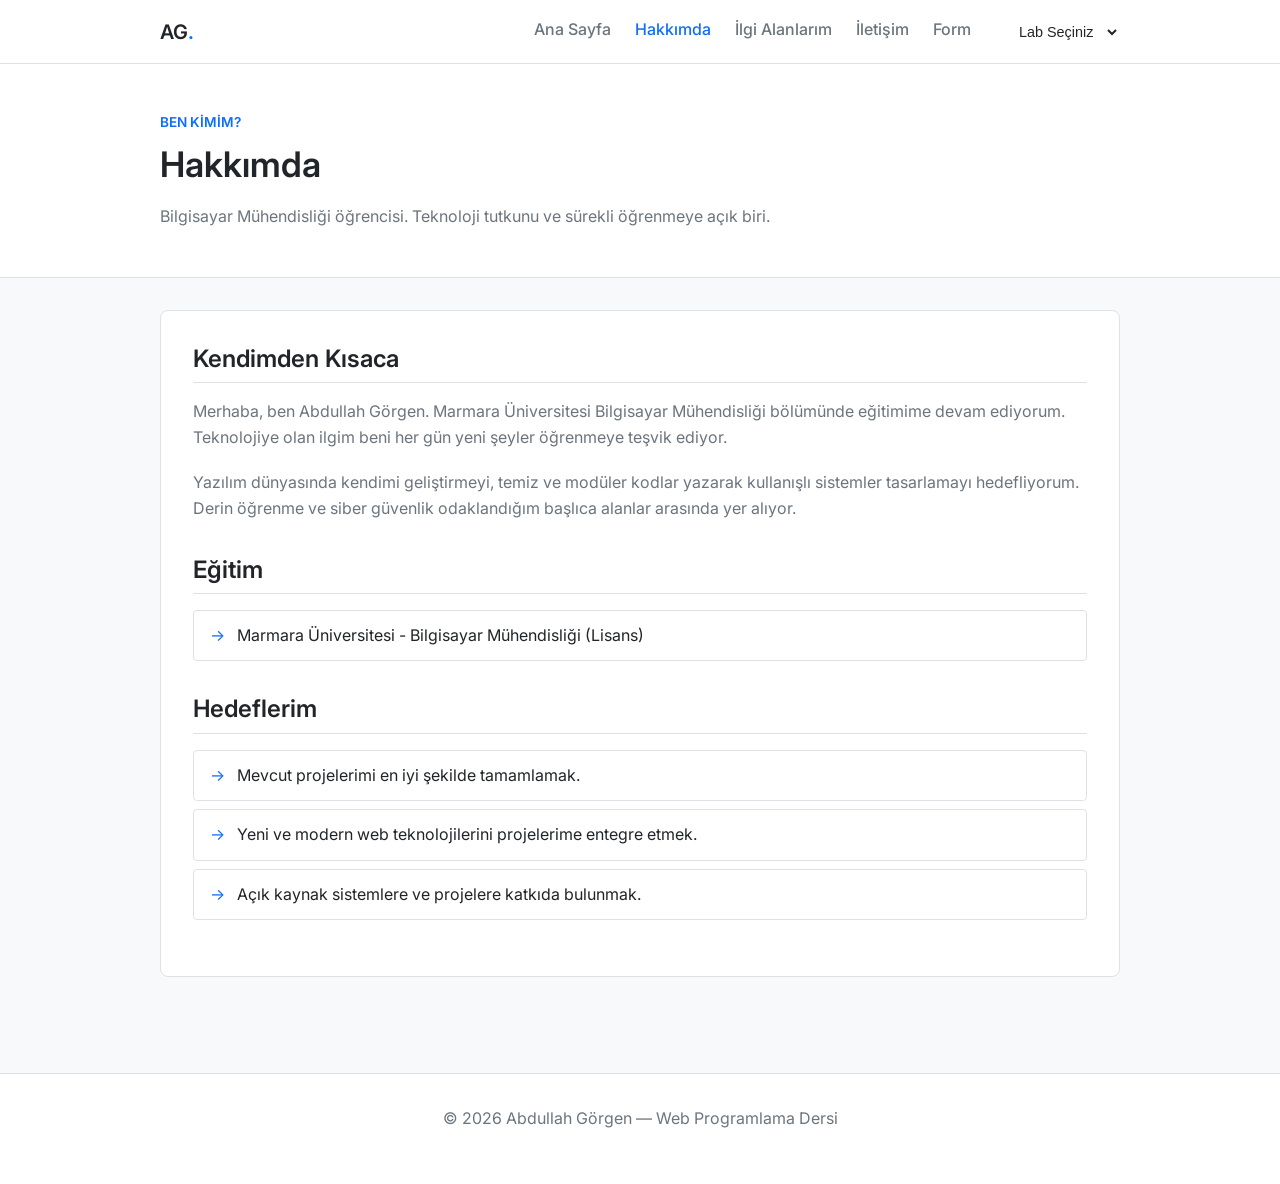
==== about.html @ 8c180d0b "lab7" ====
<!DOCTYPE html>
<html lang="tr">
<head>
  <meta charset="UTF-8" />
  <meta name="viewport" content="width=device-width, initial-scale=1.0" />
  <title>Hakkımda — Abdullah Görgen</title>
  <link rel="stylesheet" href="style.css" />
</head>
<body>

  <!-- NAVBAR -->
  <nav class="navbar">
    <div class="container">
      <a href="index.html" class="nav-logo">AG<span>.</span></a>
      <ul class="nav-links">
        <li><a href="index.html">Ana Sayfa</a></li>
        <li><a href="about.html" class="active">Hakkımda</a></li>
        <li><a href="interests.html">İlgi Alanlarım</a></li>
        <li><a href="contact.html">İletişim</a></li>
        <li><a href="contactform.html">Form</a></li>
        <li>
          <select id="labSelector" style="padding: 6px 10px; border-radius: 6px; border: 1px solid var(--border); background: var(--surface); color: var(--text); font-size: 0.9rem; cursor: pointer; margin-left: 10px;">
            <option value="" selected disabled>Lab Seçiniz</option>
            <option value="2">Lab 2</option>
            <option value="3">Lab 3</option>
            <option value="5">Lab 5</option>
            <option value="6-1">Lab 6.1</option>
            <option value="6-2">Lab 6.2</option>
            <option value="7">Lab 7</option>
          </select>
        </li>
      </ul>
    </div>
  </nav>

  <!-- SAYFA BAŞLIĞI -->
  <div class="page-hero">
    <div class="container">
      <span class="eyebrow">Ben Kimim?</span>
      <h1>Hakkımda</h1>
      <p>Bilgisayar Mühendisliği öğrencisi. Teknoloji tutkunu ve sürekli öğrenmeye açık biri.</p>
    </div>
  </div>

  <div class="page-body">
    <div class="container">
      <div class="card">
        <h2>Kendimden Kısaca</h2>
        <p>Merhaba, ben Abdullah Görgen. Marmara Üniversitesi Bilgisayar Mühendisliği bölümünde eğitimime devam ediyorum. Teknolojiye olan ilgim beni her gün yeni şeyler öğrenmeye teşvik ediyor.</p>
        <p>Yazılım dünyasında kendimi geliştirmeyi, temiz ve modüler kodlar yazarak kullanışlı sistemler tasarlamayı hedefliyorum. Derin öğrenme ve siber güvenlik odaklandığım başlıca alanlar arasında yer alıyor.</p>
        
        <h2 style="margin-top: 2rem;">Eğitim</h2>
        <ul class="styled-list">
          <li>Marmara Üniversitesi - Bilgisayar Mühendisliği (Lisans)</li>
        </ul>

        <h2 style="margin-top: 2rem;">Hedeflerim</h2>
        <ul class="styled-list">
          <li>Mevcut projelerimi en iyi şekilde tamamlamak.</li>
          <li>Yeni ve modern web teknolojilerini projelerime entegre etmek.</li>
          <li>Açık kaynak sistemlere ve projelere katkıda bulunmak.</li>
        </ul>
      </div>
    </div>
  </div>

  <footer class="site-footer">
    <div class="container">
      <p>© 2026 Abdullah Görgen — Web Programlama Dersi</p>
    </div>
  </footer>


  <script>
    document.addEventListener('DOMContentLoaded', function() {
      const labSelector = document.getElementById('labSelector');
      if (labSelector) {
        labSelector.addEventListener('change', function() {
          if (this.value) {
            window.location.href = `lab${this.value}.html`;
          }
        });
      }
    });
  </script>
</body>
</html>
---- style.css ----
/* ============================================================
   Abdullah Görgen – Kişisel Portfolyo | Yalın ve Temiz Stil
   Sade, modüler ve anlaşılır CSS
============================================================ */

/* ── 1. FONTLAR VE RESET ── */
@import url('https://fonts.googleapis.com/css2?family=Inter:wght@400;500;600&display=swap');

*, *::before, *::after {
  box-sizing: border-box;
  margin: 0;
  padding: 0;
}

/* ── 2. DEĞİŞKENLER (VARIABLES) ── */
:root {
  --bg-color: #f8f9fa;
  --surface-color: #ffffff;
  --text-primary: #212529;
  --text-secondary: #6c757d;
  --border-color: #dee2e6;
  --primary-color: #0d6efd;
  --primary-hover: #0b5ed7;
  --danger-color: #dc3545;
  --danger-hover: #bb2d3b;

  --nav-height: 64px;
  --max-width: 1000px;
  --radius-sm: 4px;
  --radius-md: 8px;
}

/* Koyu Tema Tercihi (Otomatik) */
@media (prefers-color-scheme: dark) {
  :root {
    --bg-color: #121212;
    --surface-color: #1e1e1e;
    --text-primary: #e9ecef;
    --text-secondary: #adb5bd;
    --border-color: #343a40;
    --primary-color: #3b82f6;
    --primary-hover: #60a5fa;
  }
}

/* ── 3. TEMEL ETİKETLER ── */
body {
  background-color: var(--bg-color);
  color: var(--text-primary);
  font-family: 'Inter', sans-serif;
  font-size: 16px;
  line-height: 1.6;
  min-height: 100vh;
  display: flex;
  flex-direction: column;
}

h1, h2, h3, h4 {
  color: var(--text-primary);
  line-height: 1.3;
  margin-bottom: 1rem;
  font-weight: 600;
}

h1 { font-size: 2.2rem; }
h2 { font-size: 1.5rem; border-bottom: 1px solid var(--border-color); padding-bottom: 0.5rem; }
h3 { font-size: 1.25rem; }
p { color: var(--text-secondary); margin-bottom: 1.25rem; }
a { color: var(--primary-color); text-decoration: none; transition: color 0.2s; }
a:hover { color: var(--primary-hover); }
strong, b { font-weight: 600; color: var(--text-primary); }

/* ── 4. YARDIMCI SINIFLAR (UTILITIES) ── */
.container {
  width: 100%;
  max-width: var(--max-width);
  margin: 0 auto;
  padding: 0 20px;
}

/* ── 5. NAVBAR (MENÜ) ── */
.navbar {
  position: sticky;
  top: 0;
  z-index: 100;
  background-color: var(--surface-color);
  border-bottom: 1px solid var(--border-color);
  height: var(--nav-height);
  display: flex;
  align-items: center;
}

.navbar .container {
  display: flex;
  justify-content: space-between;
  align-items: center;
}

.nav-logo {
  font-size: 1.25rem;
  font-weight: 600;
  color: var(--text-primary) !important;
}

.nav-logo span {
  color: var(--primary-color);
}

.nav-links {
  list-style: none;
  display: flex;
  gap: 1.5rem;
}

.nav-links a {
  color: var(--text-secondary);
  font-weight: 500;
  padding: 0.5rem 0;
}

.nav-links a:hover,
.nav-links a.active {
  color: var(--primary-color);
}

/* ── 6. SAYFA BAŞLIKLARI (HERO / BAŞLIK KISMI) ── */
.index-hero {
  padding: 4rem 0;
  background-color: var(--surface-color);
  border-bottom: 1px solid var(--border-color);
  margin-bottom: 2rem;
}

.index-hero-content h1 {
  font-size: 2.5rem;
}

.index-hero-content .eyebrow {
  display: block;
  font-size: 0.875rem;
  font-weight: 600;
  color: var(--primary-color);
  text-transform: uppercase;
  margin-bottom: 0.5rem;
}

.index-hero-content .subtitle {
  font-size: 1.125rem;
  max-width: 600px;
  margin-bottom: 2rem;
}

.page-hero {
  padding: 3rem 0;
  background-color: var(--surface-color);
  border-bottom: 1px solid var(--border-color);
  margin-bottom: 2rem;
}

.page-hero .eyebrow {
  display: block;
  color: var(--primary-color);
  font-weight: 600;
  font-size: 0.85rem;
  margin-bottom: 0.5rem;
  text-transform: uppercase;
}

.page-hero p {
  margin-bottom: 0;
}

.page-body {
  padding-bottom: 4rem;
  flex: 1;
}

/* ── 7. KARTLAR VE LİSTELER ── */
.card {
  background-color: var(--surface-color);
  border: 1px solid var(--border-color);
  border-radius: var(--radius-md);
  padding: 2rem;
  margin-bottom: 2rem;
}

.info-grid {
  display: grid;
  grid-template-columns: repeat(auto-fit, minmax(200px, 1fr));
  gap: 1rem;
  margin-top: 2rem;
}

.info-cell {
  background-color: var(--bg-color);
  padding: 1rem;
  border-radius: var(--radius-sm);
  border: 1px solid var(--border-color);
}

.info-cell .label {
  font-size: 0.75rem;
  text-transform: uppercase;
  color: var(--text-secondary);
  font-weight: 600;
  margin-bottom: 0.25rem;
}

.info-cell .value {
  color: var(--text-primary);
  font-weight: 500;
}

.styled-list, .ordered-list {
  list-style: none;
  display: flex;
  flex-direction: column;
  gap: 0.5rem;
  margin-bottom: 1.5rem;
}

.styled-list li, .ordered-list li {
  padding: 0.75rem 1rem;
  background-color: var(--surface-color);
  border: 1px solid var(--border-color);
  border-radius: var(--radius-sm);
  display: flex;
  align-items: center;
}

.styled-list li::before {
  content: '→';
  color: var(--primary-color);
  margin-right: 0.75rem;
}

.ordered-list {
  counter-reset: ordered-counter;
}

.ordered-list li::before {
  counter-increment: ordered-counter;
  content: counter(ordered-counter) ".";
  color: var(--primary-color);
  margin-right: 0.75rem;
  font-weight: 600;
}

.link-row {
  display: flex;
  justify-content: space-between;
  padding: 0.75rem 0;
  border-bottom: 1px solid var(--border-color);
  color: var(--text-primary);
}
.link-row:last-child {
  border-bottom: none;
}
.link-row .arrow {
  color: var(--text-secondary);
}

/* ── 8. BÖLÜMLER ── */
.section {
  margin-bottom: 3rem;
}

.section-label {
  color: var(--primary-color);
  font-size: 0.85rem;
  font-weight: 600;
  text-transform: uppercase;
  margin-bottom: 0.5rem;
}

/* ── 9. İLETİŞİM ELEMANLARI ── */
.two-col {
  display: grid;
  grid-template-columns: repeat(auto-fit, minmax(250px, 1fr));
  gap: 1.5rem;
}

.contact-item {
  display: flex;
  align-items: center;
  gap: 1rem;
  padding: 1rem;
  background-color: var(--surface-color);
  border: 1px solid var(--border-color);
  border-radius: var(--radius-sm);
}

.contact-icon {
  font-size: 1.5rem;
}

.contact-info span {
  display: block;
  font-size: 0.75rem;
  color: var(--text-secondary);
  text-transform: uppercase;
}

.faq-item {
  border: 1px solid var(--border-color);
  border-radius: var(--radius-sm);
  margin-bottom: 0.5rem;
  overflow: hidden;
}

.faq-question {
  background-color: var(--surface-color);
  padding: 1rem;
  font-weight: 500;
  color: var(--text-primary);
  border-bottom: 1px solid var(--border-color);
}

.faq-answer {
  padding: 1rem;
  background-color: var(--bg-color);
  color: var(--text-secondary);
}

/* ── 10. BUTONLAR VE FORMLAR ── */
.hero-actions {
  display: flex;
  gap: 1rem;
}

.btn {
  display: inline-block;
  padding: 0.5rem 1.25rem;
  font-size: 0.95rem;
  font-weight: 500;
  border-radius: var(--radius-sm);
  cursor: pointer;
  border: 1px solid transparent;
  transition: all 0.2s;
  text-align: center;
}

.btn-primary {
  background-color: var(--primary-color);
  color: #fff;
}

.btn-primary:hover {
  background-color: var(--primary-hover);
  color: #fff;
}

.btn-ghost {
  background-color: transparent;
  color: var(--text-primary);
  border-color: var(--border-color);
}

.btn-ghost:hover {
  border-color: var(--primary-color);
  color: var(--primary-color);
}

.btn-danger {
  background-color: var(--danger-color);
  color: #fff;
}

.btn-danger:hover {
  background-color: var(--danger-hover);
  color: #fff;
}

.btn-group {
  display: flex;
  gap: 1rem;
  margin-top: 1rem;
}

.form-group {
  margin-bottom: 1.5rem;
}

.form-label {
  display: block;
  font-size: 0.9rem;
  font-weight: 500;
  margin-bottom: 0.5rem;
  color: var(--text-primary);
}

.form-control {
  width: 100%;
  padding: 0.75rem;
  border: 1px solid var(--border-color);
  border-radius: var(--radius-sm);
  background-color: var(--bg-color);
  color: var(--text-primary);
  font-family: inherit;
  font-size: 1rem;
}

.form-control:focus {
  outline: none;
  border-color: var(--primary-color);
}

/* Diğer elemanlar */
.options-group {
  display: flex;
  flex-direction: column;
  gap: 0.5rem;
  padding: 1rem;
  border: 1px solid var(--border-color);
  border-radius: var(--radius-sm);
  background-color: var(--bg-color);
}

.option-item {
  display: flex;
  align-items: center;
  gap: 0.5rem;
  color: var(--text-primary);
  cursor: pointer;
}

.file-input-wrapper {
  position: relative;
}
.file-input-wrapper input[type="file"] {
  width: 100%;
  padding: 12px 16px;
  background: var(--bg-color);
  border: 1px dashed var(--border-color);
  border-radius: var(--radius-sm);
  color: var(--text-secondary);
  font-size: .9rem;
  cursor: pointer;
}

.tag-row {
  display: flex;
  flex-wrap: wrap;
  gap: 0.5rem;
}

.tag {
  padding: 0.25rem 0.75rem;
  background-color: var(--surface-color);
  border: 1px solid var(--border-color);
  border-radius: 100px;
  font-size: 0.85rem;
  color: var(--text-secondary);
}

.term-list {
  display: flex;
  flex-direction: column;
  gap: 1rem;
}

.term-item {
  background-color: var(--surface-color);
  border: 1px solid var(--border-color);
  border-radius: var(--radius-sm);
  padding: 1rem;
}

.term-item dt {
  font-weight: 600;
  color: var(--primary-color);
  margin-bottom: 0.25rem;
}

.term-item dd {
  color: var(--text-secondary);
  font-size: 0.9rem;
  margin-bottom: 0;
}

/* ── 11. LAB VE EKLENTİLER ── */
.lab-col {
  background-color: var(--surface-color);
  border: 1px solid var(--border-color);
  border-radius: var(--radius-md);
  padding: 1.5rem;
  margin-bottom: 1.5rem;
}

.skill-badge-row {
  display: flex;
  flex-wrap: wrap;
  gap: 0.5rem;
}

.skill-badge {
  padding: 0.25rem 0.75rem;
  background-color: rgba(13, 110, 253, 0.1);
  border: 1px solid rgba(13, 110, 253, 0.2);
  border-radius: var(--radius-sm);
  font-size: 0.85rem;
  color: var(--primary-color);
  font-weight: 500;
}

/* ── 12. FOOTER ── */
.site-footer {
  margin-top: auto;
  padding: 2rem 0;
  border-top: 1px solid var(--border-color);
  text-align: center;
  background-color: var(--surface-color);
}

/* ── 13. RESPONSIVE ── */
@media (max-width: 768px) {
  .nav-links {
    display: none;
  }
}
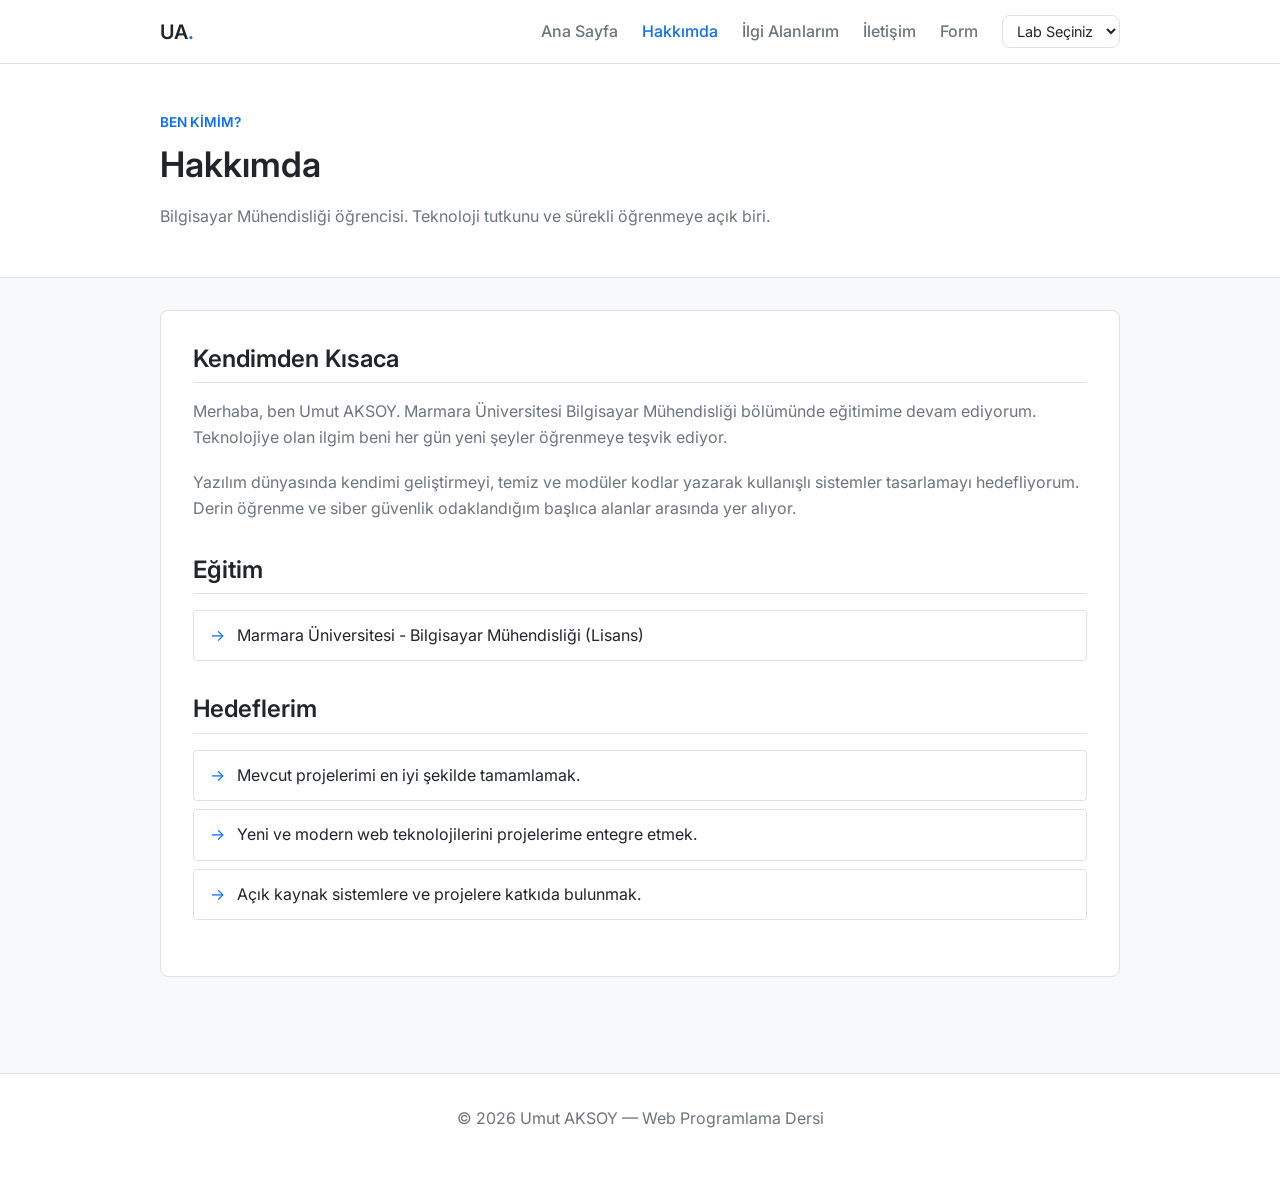
==== commit 4b55a246: "lab 7" ====
--- a/about.html
+++ b/about.html
@@ -3,7 +3,7 @@
 <head>
   <meta charset="UTF-8" />
   <meta name="viewport" content="width=device-width, initial-scale=1.0" />
-  <title>Hakkımda — Abdullah Görgen</title>
+  <title>Hakkımda — Umut AKSOY</title>
   <link rel="stylesheet" href="style.css" />
 </head>
 <body>
@@ -11,7 +11,7 @@
   <!-- NAVBAR -->
   <nav class="navbar">
     <div class="container">
-      <a href="index.html" class="nav-logo">AG<span>.</span></a>
+      <a href="index.html" class="nav-logo">UA<span>.</span></a>
       <ul class="nav-links">
         <li><a href="index.html">Ana Sayfa</a></li>
         <li><a href="about.html" class="active">Hakkımda</a></li>
@@ -19,7 +19,7 @@
         <li><a href="contact.html">İletişim</a></li>
         <li><a href="contactform.html">Form</a></li>
         <li>
-          <select id="labSelector" style="padding: 6px 10px; border-radius: 6px; border: 1px solid var(--border); background: var(--surface); color: var(--text); font-size: 0.9rem; cursor: pointer; margin-left: 10px;">
+          <select id="labSelector" class="lab-selector">
             <option value="" selected disabled>Lab Seçiniz</option>
             <option value="2">Lab 2</option>
             <option value="3">Lab 3</option>
@@ -46,7 +46,7 @@
     <div class="container">
       <div class="card">
         <h2>Kendimden Kısaca</h2>
-        <p>Merhaba, ben Abdullah Görgen. Marmara Üniversitesi Bilgisayar Mühendisliği bölümünde eğitimime devam ediyorum. Teknolojiye olan ilgim beni her gün yeni şeyler öğrenmeye teşvik ediyor.</p>
+        <p>Merhaba, ben Umut AKSOY. Marmara Üniversitesi Bilgisayar Mühendisliği bölümünde eğitimime devam ediyorum. Teknolojiye olan ilgim beni her gün yeni şeyler öğrenmeye teşvik ediyor.</p>
         <p>Yazılım dünyasında kendimi geliştirmeyi, temiz ve modüler kodlar yazarak kullanışlı sistemler tasarlamayı hedefliyorum. Derin öğrenme ve siber güvenlik odaklandığım başlıca alanlar arasında yer alıyor.</p>
         
         <h2 style="margin-top: 2rem;">Eğitim</h2>
@@ -66,22 +66,10 @@
 
   <footer class="site-footer">
     <div class="container">
-      <p>© 2026 Abdullah Görgen — Web Programlama Dersi</p>
+      <p>© 2026 Umut AKSOY — Web Programlama Dersi</p>
     </div>
   </footer>
 
-
-  <script>
-    document.addEventListener('DOMContentLoaded', function() {
-      const labSelector = document.getElementById('labSelector');
-      if (labSelector) {
-        labSelector.addEventListener('change', function() {
-          if (this.value) {
-            window.location.href = `lab${this.value}.html`;
-          }
-        });
-      }
-    });
-  </script>
+  <script src="scripts/main.js"></script>
 </body>
 </html>
--- a/style.css
+++ b/style.css
@@ -1,5 +1,5 @@
 /* ============================================================
-   Abdullah Görgen – Kişisel Portfolyo | Yalın ve Temiz Stil
+   Umut AKSOY – Kişisel Portfolyo | Yalın ve Temiz Stil
    Sade, modüler ve anlaşılır CSS
 ============================================================ */
 
@@ -21,6 +21,8 @@
   --border-color: #dee2e6;
   --primary-color: #0d6efd;
   --primary-hover: #0b5ed7;
+  --primary-light: rgba(13, 110, 253, 0.1);
+  --primary-border: rgba(13, 110, 253, 0.2);
   --danger-color: #dc3545;
   --danger-hover: #bb2d3b;
 
@@ -28,19 +30,7 @@
   --max-width: 1000px;
   --radius-sm: 4px;
   --radius-md: 8px;
-}
-
-/* Koyu Tema Tercihi (Otomatik) */
-@media (prefers-color-scheme: dark) {
-  :root {
-    --bg-color: #121212;
-    --surface-color: #1e1e1e;
-    --text-primary: #e9ecef;
-    --text-secondary: #adb5bd;
-    --border-color: #343a40;
-    --primary-color: #3b82f6;
-    --primary-hover: #60a5fa;
-  }
+  --transition: 0.2s;
 }
 
 /* ── 3. TEMEL ETİKETLER ── */
@@ -66,7 +56,7 @@
 h2 { font-size: 1.5rem; border-bottom: 1px solid var(--border-color); padding-bottom: 0.5rem; }
 h3 { font-size: 1.25rem; }
 p { color: var(--text-secondary); margin-bottom: 1.25rem; }
-a { color: var(--primary-color); text-decoration: none; transition: color 0.2s; }
+a { color: var(--primary-color); text-decoration: none; transition: color var(--transition); }
 a:hover { color: var(--primary-hover); }
 strong, b { font-weight: 600; color: var(--text-primary); }
 
@@ -110,17 +100,36 @@
   list-style: none;
   display: flex;
   gap: 1.5rem;
+  align-items: center;
 }
 
 .nav-links a {
   color: var(--text-secondary);
   font-weight: 500;
   padding: 0.5rem 0;
+  transition: color var(--transition);
 }
 
 .nav-links a:hover,
 .nav-links a.active {
   color: var(--primary-color);
+}
+
+.lab-selector {
+  padding: 0.375rem 0.625rem;
+  border-radius: var(--radius-md);
+  border: 1px solid var(--border-color);
+  background-color: var(--surface-color);
+  color: var(--text-primary);
+  font-size: 0.9rem;
+  font-family: inherit;
+  cursor: pointer;
+  transition: all var(--transition);
+}
+
+.lab-selector:focus {
+  outline: none;
+  border-color: var(--primary-color);
 }
 
 /* ── 6. SAYFA BAŞLIKLARI (HERO / BAŞLIK KISMI) ── */
@@ -173,6 +182,19 @@
 .page-body {
   padding-bottom: 4rem;
   flex: 1;
+}
+
+.form-container {
+  max-width: 720px;
+}
+
+.back-link-container {
+  margin-top: 1.5rem;
+}
+
+.learning-section {
+  padding: 5rem 0;
+  border-top: 1px solid var(--border-color);
 }
 
 /* ── 7. KARTLAR VE LİSTELER ── */
@@ -252,6 +274,11 @@
   padding: 0.75rem 0;
   border-bottom: 1px solid var(--border-color);
   color: var(--text-primary);
+  text-decoration: none;
+  transition: color var(--transition);
+}
+.link-row:hover {
+  color: var(--primary-color);
 }
 .link-row:last-child {
   border-bottom: none;
@@ -336,7 +363,7 @@
   border-radius: var(--radius-sm);
   cursor: pointer;
   border: 1px solid transparent;
-  transition: all 0.2s;
+  transition: all var(--transition);
   text-align: center;
 }
 
@@ -398,6 +425,7 @@
   color: var(--text-primary);
   font-family: inherit;
   font-size: 1rem;
+  transition: border-color var(--transition);
 }
 
 .form-control:focus {
@@ -495,8 +523,8 @@
 
 .skill-badge {
   padding: 0.25rem 0.75rem;
-  background-color: rgba(13, 110, 253, 0.1);
-  border: 1px solid rgba(13, 110, 253, 0.2);
+  background-color: var(--primary-light);
+  border: 1px solid var(--primary-border);
   border-radius: var(--radius-sm);
   font-size: 0.85rem;
   color: var(--primary-color);
